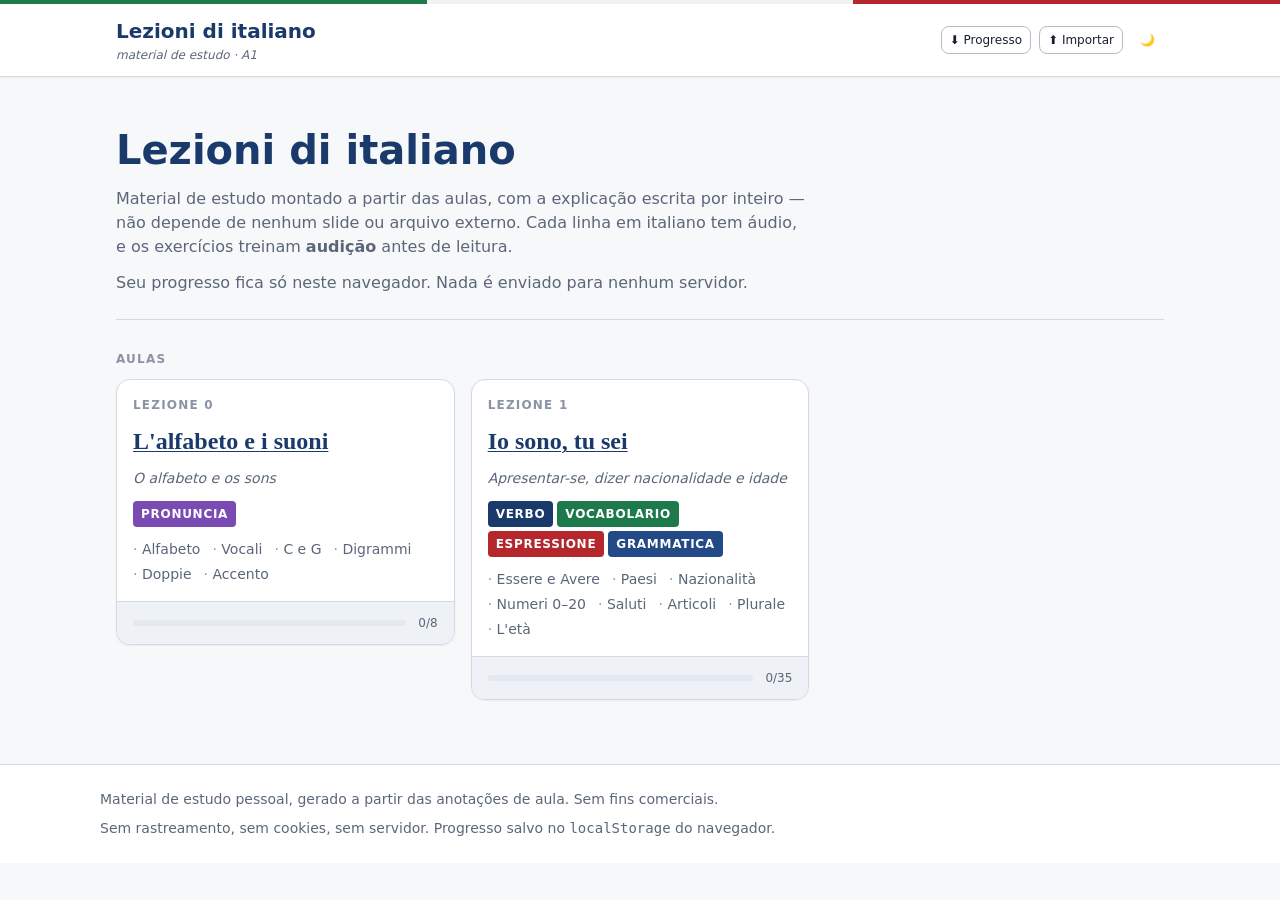
==== index.html @ 7e6d8df0 "Estrutura inicial: site de estudo de italiano A1 Aulas 0 e 1 completas a partir das fontes reais (sl" ====
<!doctype html>
<html lang="pt-BR">
<head>
  <meta charset="utf-8">
  <meta name="viewport" content="width=device-width, initial-scale=1">
  <title>Lezioni di italiano · material de estudo</title>
  <meta name="description" content="Material de estudo de italiano A1: conteúdo explicado e exercícios de audição.">
  <meta name="color-scheme" content="light dark">
  <link rel="icon" href="data:image/svg+xml,<svg xmlns='http://www.w3.org/2000/svg' viewBox='0 0 32 32'><text y='26' font-size='26'>🇮🇹</text></svg>">
  <link rel="stylesheet" href="css/tokens.css">
  <link rel="stylesheet" href="css/style.css">
</head>
<body>
  <a class="skip-link" href="#main">Pular para o conteúdo</a>
  <div class="tricolore"></div>

  <header class="site-header">
    <div class="site-header__inner">
      <a class="site-header__title" href="index.html">
        Lezioni di italiano
        <small>material de estudo · A1</small>
      </a>
      <div class="toolbar">
        <button class="btn btn--sm" type="button" data-action="export" title="Baixar seu progresso como JSON">⬇ Progresso</button>
        <button class="btn btn--sm" type="button" data-action="import" title="Restaurar progresso de um arquivo">⬆ Importar</button>
        <button class="btn btn--sm btn--ghost" type="button" data-action="theme" aria-label="Alternar tema">🌙</button>
      </div>
    </div>
  </header>

  <main class="page" id="main">
    <div id="audio-status"></div>

    <section class="hero">
      <h1>Lezioni di italiano</h1>
      <p>
        Material de estudo montado a partir das aulas, com a explicação escrita por inteiro —
        não depende de nenhum slide ou arquivo externo. Cada linha em italiano tem áudio,
        e os exercícios treinam <strong>audição</strong> antes de leitura.
      </p>
      <p style="margin-top:var(--sp-3)">
        Seu progresso fica só neste navegador. Nada é enviado para nenhum servidor.
      </p>
    </section>

    <h2 class="stage__kicker" style="margin-bottom:var(--sp-3)">Aulas</h2>
    <ul class="lesson-grid" id="lesson-grid">
      <li class="loading">Carregando as aulas…</li>
    </ul>
  </main>

  <footer class="site-footer">
    <div class="site-footer__inner">
      <p>Material de estudo pessoal, gerado a partir das anotações de aula. Sem fins comerciais.</p>
      <p>Sem rastreamento, sem cookies, sem servidor. Progresso salvo no <code>localStorage</code> do navegador.</p>
    </div>
  </footer>

  <script type="module" src="js/app.js"></script>
</body>
</html>
---- css/tokens.css ----
/* ==========================================================================
   tokens.css — design tokens
   Paleta derivada do deck de slides usado nas aulas: navy, crimson, verde
   e a faixa tricolor italiana.
   ========================================================================== */

:root {
  /* --- Marca -------------------------------------------------------------- */
  --navy: #1a3a6b;
  --navy-600: #234a86;
  --navy-300: #6d8cbb;
  --crimson: #b3272d;
  --crimson-600: #cc3339;
  --verde: #1e7a4b;
  --verde-600: #259159;

  /* --- Superfícies -------------------------------------------------------- */
  --bg: #f7f8fa;
  --surface: #ffffff;
  --surface-alt: #eef1f6;
  --surface-sunken: #e4e8f0;
  --border: #d3d9e4;
  --border-strong: #b3bccd;

  /* --- Texto -------------------------------------------------------------- */
  --text: #16202e;
  --text-muted: #5b6779;
  --text-faint: #8a94a3;
  --text-on-dark: #ffffff;

  /* Azul de destaque para títulos e ênfase. Existe como token próprio
     porque --navy não tem contraste suficiente sobre fundo escuro; este
     inverte no dark mode e --navy continua reservado a fundos/chips. */
  --accent: var(--navy);

  /* --- Semântica de feedback --------------------------------------------- */
  --ok: #1e7a4b;
  --ok-bg: #e7f4ec;
  --ok-border: #a8d8bd;
  --warn: #9a6212;
  --warn-bg: #fdf3e0;
  --warn-border: #edd3a1;
  --err: #b3272d;
  --err-bg: #fdeaea;
  --err-border: #efb9bb;
  --info-bg: #eaf0f9;
  --info-border: #bccfe8;

  /* --- Chips de categoria ------------------------------------------------
     A taxonomia vem dos chips coloridos do deck. PRONUNCIA é uma extensão
     nossa: o deck não tinha chip para fonética. Ver CLAUDE.md.            */
  --chip-verbo: var(--navy);
  --chip-vocabolario: var(--verde);
  --chip-espressione: var(--crimson);
  --chip-grammatica: var(--navy-600);
  --chip-pronuncia: #7a4bb3;

  /* --- Tipografia --------------------------------------------------------- */
  --font-sans: "Segoe UI", system-ui, -apple-system, "Helvetica Neue", Arial, sans-serif;
  --font-serif: "Iowan Old Style", "Palatino Linotype", Palatino, Georgia, serif;
  --font-mono: "Cascadia Code", "SF Mono", Consolas, "Liberation Mono", monospace;

  --fs-xs: 0.75rem;
  --fs-sm: 0.875rem;
  --fs-base: 1rem;
  --fs-md: 1.0625rem;
  --fs-lg: 1.25rem;
  --fs-xl: 1.5rem;
  --fs-2xl: 2rem;
  --fs-3xl: 2.5rem;

  --lh-tight: 1.25;
  --lh-normal: 1.5;
  --lh-loose: 1.7;

  /* --- Espaçamento (escala 4px) ------------------------------------------ */
  --sp-1: 0.25rem;
  --sp-2: 0.5rem;
  --sp-3: 0.75rem;
  --sp-4: 1rem;
  --sp-5: 1.5rem;
  --sp-6: 2rem;
  --sp-7: 3rem;
  --sp-8: 4rem;

  /* --- Forma -------------------------------------------------------------- */
  --radius-sm: 4px;
  --radius: 8px;
  --radius-lg: 14px;
  --radius-pill: 999px;

  --shadow-sm: 0 1px 2px rgba(22, 32, 46, 0.06);
  --shadow: 0 2px 8px rgba(22, 32, 46, 0.08);
  --shadow-lg: 0 8px 28px rgba(22, 32, 46, 0.12);

  --ring: 0 0 0 3px rgba(35, 74, 134, 0.35);

  /* --- Layout ------------------------------------------------------------- */
  --measure: 68ch;
  --page-max: 1080px;
}

/* --- Dark mode ----------------------------------------------------------
   O toggle de tema estampa data-theme na raiz; ele precisa vencer nos dois
   sentidos, então cada bloco aparece como media query E como atributo.   */

@media (prefers-color-scheme: dark) {
  :root:not([data-theme="light"]) {
    --bg: #11161f;
    --surface: #1a212d;
    --surface-alt: #222b3a;
    --surface-sunken: #151c26;
    --border: #313c4e;
    --border-strong: #47556b;

    --text: #e6eaf1;
    --text-muted: #a3aebf;
    --text-faint: #77839a;

    --navy-300: #8fa9d4;
    --accent: #8fa9d4;
    --chip-verbo: #2f5796;
    --chip-grammatica: #3a63a5;
    --chip-vocabolario: #23875a;
    --chip-espressione: #c8353b;
    --chip-pronuncia: #8f5cc9;

    --ok: #55c98e;
    --ok-bg: #12281d;
    --ok-border: #2b5c40;
    --warn: #e0b169;
    --warn-bg: #2a2113;
    --warn-border: #5c4826;
    --err: #f08c90;
    --err-bg: #2b1517;
    --err-border: #5e2e31;
    --info-bg: #182231;
    --info-border: #2f4763;

    --shadow-sm: 0 1px 2px rgba(0, 0, 0, 0.4);
    --shadow: 0 2px 8px rgba(0, 0, 0, 0.45);
    --shadow-lg: 0 8px 28px rgba(0, 0, 0, 0.55);
    --ring: 0 0 0 3px rgba(143, 169, 212, 0.4);
  }
}

:root[data-theme="dark"] {
  --bg: #11161f;
  --surface: #1a212d;
  --surface-alt: #222b3a;
  --surface-sunken: #151c26;
  --border: #313c4e;
  --border-strong: #47556b;

  --text: #e6eaf1;
  --text-muted: #a3aebf;
  --text-faint: #77839a;

  --navy-300: #8fa9d4;
  --chip-verbo: #2f5796;
  --chip-grammatica: #3a63a5;
  --chip-vocabolario: #23875a;
  --chip-espressione: #c8353b;
  --chip-pronuncia: #8f5cc9;

  --ok: #55c98e;
  --ok-bg: #12281d;
  --ok-border: #2b5c40;
  --warn: #e0b169;
  --warn-bg: #2a2113;
  --warn-border: #5c4826;
  --err: #f08c90;
  --err-bg: #2b1517;
  --err-border: #5e2e31;
  --info-bg: #182231;
  --info-border: #2f4763;

  --shadow-sm: 0 1px 2px rgba(0, 0, 0, 0.4);
  --shadow: 0 2px 8px rgba(0, 0, 0, 0.45);
  --shadow-lg: 0 8px 28px rgba(0, 0, 0, 0.55);
  --ring: 0 0 0 3px rgba(143, 169, 212, 0.4);
}
---- css/style.css ----
/* ==========================================================================
   style.css — folha única do site
   Mobile-first. Sem dependências externas.
   ========================================================================== */

*,
*::before,
*::after { box-sizing: border-box; }

html { -webkit-text-size-adjust: 100%; }

body {
  margin: 0;
  background: var(--bg);
  color: var(--text);
  font-family: var(--font-sans);
  font-size: var(--fs-md);
  line-height: var(--lh-normal);
}

h1, h2, h3, h4 { line-height: var(--lh-tight); margin: 0; }
p { margin: 0; }
ul, ol { margin: 0; padding: 0; }

a { color: var(--accent); text-decoration-thickness: 1px; text-underline-offset: 2px; }

:focus-visible {
  outline: 2px solid transparent;
  box-shadow: var(--ring);
  border-radius: var(--radius-sm);
}

/* --- Utilitários --------------------------------------------------------- */

.visually-hidden {
  position: absolute; width: 1px; height: 1px;
  padding: 0; margin: -1px; overflow: hidden;
  clip: rect(0 0 0 0); white-space: nowrap; border: 0;
}

.skip-link {
  position: absolute; left: var(--sp-2); top: -3rem;
  background: var(--navy); color: var(--text-on-dark);
  padding: var(--sp-2) var(--sp-4); border-radius: var(--radius);
  z-index: 100; transition: top 120ms ease;
}
.skip-link:focus { top: var(--sp-2); }

.page {
  max-width: var(--page-max);
  margin: 0 auto;
  padding: 0 var(--sp-4) var(--sp-8);
}

/* --- Faixa tricolor ----------------------------------------------------- */

.tricolore {
  height: 4px;
  background: linear-gradient(
    to right,
    var(--verde) 0 33.33%,
    #f2f2f2 33.33% 66.66%,
    var(--crimson) 66.66% 100%
  );
}

/* --- Cabeçalho do site -------------------------------------------------- */

.site-header {
  background: var(--surface);
  border-bottom: 1px solid var(--border);
  position: sticky; top: 0; z-index: 40;
  box-shadow: var(--shadow-sm);
}
.site-header__inner {
  max-width: var(--page-max); margin: 0 auto;
  padding: var(--sp-3) var(--sp-4);
  display: flex; align-items: center; gap: var(--sp-4);
  flex-wrap: wrap;
}
.site-header__title {
  font-size: var(--fs-lg); font-weight: 700; color: var(--accent);
  text-decoration: none; margin-right: auto;
}
.site-header__title small {
  display: block; font-size: var(--fs-xs); font-weight: 400;
  color: var(--text-muted); font-style: italic;
}

.toolbar { display: flex; gap: var(--sp-2); align-items: center; flex-wrap: wrap; }

/* --- Botões ------------------------------------------------------------- */

.btn {
  font: inherit; font-size: var(--fs-sm);
  padding: var(--sp-2) var(--sp-3);
  border: 1px solid var(--border-strong);
  background: var(--surface); color: var(--text);
  border-radius: var(--radius); cursor: pointer;
  display: inline-flex; align-items: center; gap: var(--sp-2);
  transition: background 120ms ease, border-color 120ms ease;
}
.btn:hover:not(:disabled) { background: var(--surface-alt); }
.btn:disabled { opacity: 0.45; cursor: not-allowed; }
.btn--primary {
  background: var(--navy); color: var(--text-on-dark); border-color: var(--navy);
  font-weight: 600;
}
.btn--primary:hover:not(:disabled) { background: var(--navy-600); }
.btn--ghost { border-color: transparent; background: transparent; }
.btn--ghost:hover:not(:disabled) { background: var(--surface-alt); }
.btn--sm { font-size: var(--fs-xs); padding: var(--sp-1) var(--sp-2); }
.btn[aria-pressed="true"] {
  background: var(--navy); color: var(--text-on-dark); border-color: var(--navy);
}

/* Botão de áudio inline, em toda linha italiana. */
.speak {
  border: 1px solid var(--border);
  background: var(--surface);
  color: var(--accent);
  width: 1.9rem; height: 1.9rem; padding: 0;
  border-radius: var(--radius-pill);
  cursor: pointer; flex: 0 0 auto;
  display: inline-flex; align-items: center; justify-content: center;
  font-size: var(--fs-sm); line-height: 1;
  transition: background 120ms ease, transform 120ms ease;
}
.speak:hover { background: var(--info-bg); }
.speak[data-speaking="true"] { background: var(--navy); color: var(--text-on-dark); }

/* --- Chips -------------------------------------------------------------- */

.chip {
  display: inline-block;
  font-size: var(--fs-xs); font-weight: 700;
  letter-spacing: 0.06em; text-transform: uppercase;
  color: var(--text-on-dark);
  padding: var(--sp-1) var(--sp-2);
  border-radius: var(--radius-sm);
  background: var(--text-muted);
  white-space: nowrap;
}
.chip--VERBO        { background: var(--chip-verbo); }
.chip--VOCABOLARIO  { background: var(--chip-vocabolario); }
.chip--ESPRESSIONE  { background: var(--chip-espressione); }
.chip--GRAMMATICA   { background: var(--chip-grammatica); }
.chip--PRONUNCIA    { background: var(--chip-pronuncia); }

.chip--sub {
  background: transparent; color: var(--text-muted);
  border: 1px solid var(--border-strong);
  text-transform: none; letter-spacing: 0; font-weight: 600;
}

/* --- Banner ------------------------------------------------------------- */

.banner {
  margin: var(--sp-4) 0;
  padding: var(--sp-3) var(--sp-4);
  border: 1px solid var(--warn-border);
  background: var(--warn-bg);
  color: var(--text);
  border-radius: var(--radius);
  font-size: var(--fs-sm);
  display: flex; gap: var(--sp-3); align-items: flex-start;
}
.banner strong { color: var(--warn); }
.banner--err { border-color: var(--err-border); background: var(--err-bg); }

/* --- Home: grade de aulas ---------------------------------------------- */

.hero {
  padding: var(--sp-7) 0 var(--sp-5);
  border-bottom: 1px solid var(--border);
  margin-bottom: var(--sp-6);
}
.hero h1 { font-size: var(--fs-3xl); color: var(--accent); }
.hero p {
  margin-top: var(--sp-3); color: var(--text-muted);
  max-width: var(--measure); font-size: var(--fs-base);
}

.lesson-grid {
  display: grid; gap: var(--sp-4);
  grid-template-columns: 1fr;
  list-style: none;
}
@media (min-width: 640px) {
  .lesson-grid { grid-template-columns: repeat(auto-fill, minmax(19rem, 1fr)); }
}

.lesson-card {
  background: var(--surface);
  border: 1px solid var(--border);
  border-radius: var(--radius-lg);
  box-shadow: var(--shadow-sm);
  overflow: hidden;
  display: flex; flex-direction: column;
  transition: box-shadow 140ms ease, transform 140ms ease;
}
.lesson-card:hover { box-shadow: var(--shadow); transform: translateY(-2px); }
.lesson-card__body { padding: var(--sp-4); display: flex; flex-direction: column; gap: var(--sp-3); flex: 1; }
.lesson-card__num {
  font-size: var(--fs-xs); font-weight: 700; letter-spacing: 0.1em;
  text-transform: uppercase; color: var(--text-faint);
}
.lesson-card__title {
  font-size: var(--fs-xl); font-weight: 700; color: var(--accent);
  font-family: var(--font-serif);
}
.lesson-card__gloss { font-size: var(--fs-sm); color: var(--text-muted); font-style: italic; }
.lesson-card__chips { display: flex; gap: var(--sp-1); flex-wrap: wrap; }
.lesson-card__temi {
  font-size: var(--fs-sm); color: var(--text-muted);
  list-style: none; display: flex; flex-wrap: wrap; gap: var(--sp-1) var(--sp-3);
}
.lesson-card__temi li::before { content: "· "; color: var(--text-faint); }
.lesson-card__foot {
  padding: var(--sp-3) var(--sp-4);
  border-top: 1px solid var(--border);
  background: var(--surface-alt);
  display: flex; align-items: center; justify-content: space-between; gap: var(--sp-3);
}

.progress {
  flex: 1; height: 6px; background: var(--surface-sunken);
  border-radius: var(--radius-pill); overflow: hidden;
}
.progress__bar { height: 100%; background: var(--verde); width: 0; transition: width 200ms ease; }
.progress__label { font-size: var(--fs-xs); color: var(--text-muted); white-space: nowrap; }

/* --- Página de aula ---------------------------------------------------- */

.lesson-header { padding: var(--sp-6) 0 var(--sp-5); }
.lesson-header__chips { display: flex; gap: var(--sp-2); margin-bottom: var(--sp-3); flex-wrap: wrap; }
.lesson-header h1 {
  font-family: var(--font-serif);
  font-size: var(--fs-3xl); color: var(--accent);
}
.lesson-header__gloss {
  font-style: italic; color: var(--text-muted);
  font-size: var(--fs-lg); margin-top: var(--sp-2);
}

/* Cabeçalho de três colunas, no modelo dos livros A1. */
.obiettivi {
  display: grid; gap: var(--sp-4);
  grid-template-columns: 1fr;
  margin: var(--sp-5) 0;
  padding: var(--sp-4);
  background: var(--surface);
  border: 1px solid var(--border);
  border-left: 4px solid var(--navy);
  border-radius: var(--radius);
}
@media (min-width: 720px) { .obiettivi { grid-template-columns: repeat(3, 1fr); } }
.obiettivi h2 {
  font-size: var(--fs-xs); font-weight: 700; letter-spacing: 0.08em;
  text-transform: uppercase; color: var(--text-faint);
  margin-bottom: var(--sp-2);
}
.obiettivi ul { list-style: none; font-size: var(--fs-sm); display: grid; gap: var(--sp-1); }
.obiettivi li { padding-left: var(--sp-3); position: relative; }
.obiettivi li::before {
  content: "›"; position: absolute; left: 0; color: var(--navy-300); font-weight: 700;
}

/* Trilha de etapas, sticky. */
.rail {
  position: sticky; top: 3.6rem; z-index: 30;
  background: var(--bg);
  padding: var(--sp-2) 0;
  border-bottom: 1px solid var(--border);
  margin-bottom: var(--sp-5);
  overflow-x: auto;
}
.rail ul {
  list-style: none; display: flex; gap: var(--sp-1);
  min-width: max-content;
}
.rail a {
  display: block; padding: var(--sp-2) var(--sp-3);
  font-size: var(--fs-sm); font-weight: 600;
  color: var(--text-muted); text-decoration: none;
  border-radius: var(--radius); white-space: nowrap;
}
.rail a:hover { background: var(--surface-alt); color: var(--text); }
.rail a[aria-current="true"] { background: var(--navy); color: var(--text-on-dark); }

/* --- Etapas ------------------------------------------------------------- */

.stage { margin-bottom: var(--sp-8); scroll-margin-top: 7rem; }
.stage__head { margin-bottom: var(--sp-4); }
.stage__kicker {
  font-size: var(--fs-xs); font-weight: 700; letter-spacing: 0.1em;
  text-transform: uppercase; color: var(--text-faint);
}
.stage__title {
  font-family: var(--font-serif); font-size: var(--fs-2xl);
  color: var(--text); margin-top: var(--sp-1);
}
.stage__intro {
  margin-top: var(--sp-2); color: var(--text-muted);
  max-width: var(--measure); font-size: var(--fs-base);
}

/* --- Seção de estudo --------------------------------------------------- */

.section {
  background: var(--surface);
  border: 1px solid var(--border);
  border-radius: var(--radius-lg);
  margin-bottom: var(--sp-5);
  overflow: hidden;
}
.section__head {
  padding: var(--sp-4);
  border-bottom: 1px solid var(--border);
  background: var(--surface-alt);
}
.section__chips {
  display: flex; gap: var(--sp-2); align-items: center;
  justify-content: space-between; margin-bottom: var(--sp-3);
}
.section__titolo {
  font-family: var(--font-serif); font-size: var(--fs-xl);
  font-weight: 700; color: var(--accent);
  display: flex; align-items: center; gap: var(--sp-3);
}
.section__gloss { font-style: italic; color: var(--text-muted); font-size: var(--fs-sm); margin-top: var(--sp-1); }
.section__body { padding: var(--sp-4); }

/* A explicação didática — o que torna o site autocontido. */
.spiegazione { max-width: var(--measure); }
.spiegazione p {
  margin-bottom: var(--sp-3);
  line-height: var(--lh-loose);
}
.spiegazione p:last-child { margin-bottom: 0; }
.spiegazione b { color: var(--accent); }
.spiegazione em { font-style: italic; font-weight: 600; }

/* --- Blocos ------------------------------------------------------------- */

.block { margin-top: var(--sp-5); }
.block__title {
  font-size: var(--fs-sm); font-weight: 700;
  letter-spacing: 0.04em; text-transform: uppercase;
  color: var(--text-faint); margin-bottom: var(--sp-3);
}

/* Lista de itens italiano + gloss */
.items { list-style: none; display: grid; gap: var(--sp-1); }
.item {
  display: flex; align-items: baseline; gap: var(--sp-3);
  padding: var(--sp-2) var(--sp-3);
  border-radius: var(--radius);
  border: 1px solid transparent;
}
.item:nth-child(odd) { background: var(--surface-alt); }
.item__text { flex: 1; min-width: 0; }
.item__it { font-weight: 600; }
.item__pt {
  color: var(--text-muted); font-style: italic; font-size: var(--fs-sm);
  display: block;
}
.item__nota {
  display: block; margin-top: var(--sp-1);
  font-size: var(--fs-sm); color: var(--text-muted);
}
.item__nota::before { content: "→ "; color: var(--text-faint); }

/* Tabelas — sempre com scroll próprio, o body nunca rola na horizontal. */
.table-wrap { overflow-x: auto; -webkit-overflow-scrolling: touch; }
table {
  border-collapse: collapse; width: 100%;
  font-size: var(--fs-sm); min-width: 22rem;
}
th, td {
  text-align: left; padding: var(--sp-2) var(--sp-3);
  border-bottom: 1px solid var(--border);
  vertical-align: top;
}
thead th {
  background: var(--surface-alt); color: var(--text-faint);
  font-size: var(--fs-xs); text-transform: uppercase; letter-spacing: 0.06em;
  border-bottom: 2px solid var(--border-strong);
  position: sticky; top: 0;
}
tbody tr:last-child td { border-bottom: none; }
td:first-child { font-weight: 600; }
table em { font-style: italic; }

/* Contraste de sons — dois grupos lado a lado. */
.contrasto { display: grid; gap: var(--sp-4); grid-template-columns: 1fr; }
@media (min-width: 620px) { .contrasto { grid-template-columns: 1fr 1fr; } }
.contrasto__group {
  border: 1px solid var(--border);
  border-radius: var(--radius);
  overflow: hidden;
}
.contrasto__head {
  padding: var(--sp-2) var(--sp-3);
  background: var(--surface-alt);
  border-bottom: 1px solid var(--border);
}
.contrasto__label { font-weight: 700; font-size: var(--fs-sm); }
.contrasto__gloss { font-size: var(--fs-xs); color: var(--text-muted); font-style: italic; }
.contrasto__group .items { padding: var(--sp-2); }

/* Paradigma — a tabela de 4 formas. */
.paradigma td { white-space: nowrap; }
.paradigma .pt-col { font-style: italic; color: var(--text-muted); font-weight: 400; }
.paradigma tr[data-eccezione="true"] { background: var(--warn-bg); }
.paradigma tr[data-eccezione="true"] td:first-child::after {
  content: " ⚠"; color: var(--warn);
}
.paradigma .cell { display: flex; align-items: center; gap: var(--sp-2); }

/* Nota / callout */
.nota {
  margin-top: var(--sp-4);
  padding: var(--sp-3) var(--sp-4);
  border-radius: var(--radius);
  border: 1px solid var(--info-border);
  background: var(--info-bg);
  font-size: var(--fs-sm);
  max-width: var(--measure);
}
.nota__title { font-weight: 700; margin-bottom: var(--sp-1); }
.nota--attenzione { border-color: var(--warn-border); background: var(--warn-bg); }
.nota--attenzione .nota__title { color: var(--warn); }
.nota--eccezione { border-color: var(--crimson); background: var(--err-bg); }
.nota--eccezione .nota__title { color: var(--err); }

/* --- Cards de exercício ------------------------------------------------- */

.ex {
  background: var(--surface);
  border: 1px solid var(--border);
  border-left: 4px solid var(--border-strong);
  border-radius: var(--radius);
  padding: var(--sp-4);
  margin-bottom: var(--sp-4);
}
.ex[data-state="correct"] { border-left-color: var(--ok); }
.ex[data-state="partial"] { border-left-color: var(--warn); }
.ex[data-state="wrong"]   { border-left-color: var(--err); }

.ex__head {
  display: flex; align-items: center; gap: var(--sp-3);
  margin-bottom: var(--sp-3); flex-wrap: wrap;
}
.ex__num {
  font-size: var(--fs-xs); font-weight: 700; color: var(--text-faint);
  letter-spacing: 0.08em;
}
.ex__consegna { font-weight: 600; flex: 1; min-width: 12rem; }

.player {
  display: flex; align-items: center; gap: var(--sp-2);
  flex-wrap: wrap; margin-bottom: var(--sp-3);
  padding: var(--sp-2); background: var(--surface-alt);
  border-radius: var(--radius);
}
.player__rate { display: flex; gap: var(--sp-1); margin-left: auto; }

.ex__prompt {
  font-size: var(--fs-lg); line-height: var(--lh-loose);
  margin-bottom: var(--sp-3);
}
.ex__prompt .gap {
  display: inline-block; min-width: 6rem;
  border-bottom: 2px solid var(--navy-300);
}

input[type="text"], textarea {
  font: inherit; font-size: var(--fs-base);
  width: 100%; padding: var(--sp-2) var(--sp-3);
  border: 1px solid var(--border-strong);
  background: var(--surface); color: var(--text);
  border-radius: var(--radius);
}
input[type="text"]:disabled, textarea:disabled {
  background: var(--surface-sunken); color: var(--text-faint); cursor: not-allowed;
}
textarea { min-height: 5rem; resize: vertical; line-height: var(--lh-normal); }

.ex__row { display: flex; gap: var(--sp-2); align-items: flex-start; flex-wrap: wrap; }
.ex__row input[type="text"] { flex: 1; min-width: 10rem; }

.ex__actions { display: flex; gap: var(--sp-2); margin-top: var(--sp-3); flex-wrap: wrap; }

.feedback {
  margin-top: var(--sp-3);
  padding: var(--sp-3);
  border-radius: var(--radius);
  font-size: var(--fs-sm);
  border: 1px solid var(--border);
  background: var(--surface-alt);
}
.feedback--ok { border-color: var(--ok-border); background: var(--ok-bg); }
.feedback--warn { border-color: var(--warn-border); background: var(--warn-bg); }
.feedback--err { border-color: var(--err-border); background: var(--err-bg); }
.feedback__title { font-weight: 700; margin-bottom: var(--sp-1); }
.feedback__title--ok { color: var(--ok); }
.feedback__title--warn { color: var(--warn); }
.feedback__title--err { color: var(--err); }
.feedback p + p { margin-top: var(--sp-2); }

/* Diff de tokens, para dictogloss e transcrição */
.diff { font-family: var(--font-mono); font-size: var(--fs-sm); line-height: 1.9; }
.diff ins {
  background: var(--ok-bg); color: var(--ok);
  text-decoration: none; padding: 0 2px; border-radius: 2px;
}
.diff del {
  background: var(--err-bg); color: var(--err);
  padding: 0 2px; border-radius: 2px;
}
.diff .same { opacity: 0.75; }

/* --- Diálogo ----------------------------------------------------------- */

.dialogo__passate { display: flex; gap: var(--sp-2); margin-bottom: var(--sp-3); flex-wrap: wrap; }
.passata {
  padding: var(--sp-3);
  border: 1px solid var(--info-border); background: var(--info-bg);
  border-radius: var(--radius); font-size: var(--fs-sm);
  margin-bottom: var(--sp-3);
}
.passata__n {
  font-weight: 700; letter-spacing: 0.06em; text-transform: uppercase;
  font-size: var(--fs-xs); color: var(--accent); display: block; margin-bottom: var(--sp-1);
}

.battute { list-style: none; display: grid; gap: var(--sp-2); margin-top: var(--sp-3); }
.battuta {
  display: flex; gap: var(--sp-3); align-items: flex-start;
  padding: var(--sp-2) var(--sp-3);
  border-radius: var(--radius);
  background: var(--surface-alt);
}
.battuta[data-speaker="B"] { background: var(--info-bg); }
.battuta__nome {
  font-weight: 700; font-size: var(--fs-sm);
  min-width: 4.2rem; color: var(--accent);
}
.battute[hidden] { display: none; }

.domande { list-style: none; display: grid; gap: var(--sp-3); margin-top: var(--sp-3); }
.domanda__label { display: block; font-weight: 600; margin-bottom: var(--sp-2); font-size: var(--fs-sm); }

/* --- Produção e bilancio ---------------------------------------------- */

.produzione { list-style: none; display: grid; gap: var(--sp-3); counter-reset: p; }
.produzione li {
  counter-increment: p;
  padding: var(--sp-4); padding-left: var(--sp-7);
  background: var(--surface); border: 1px solid var(--border);
  border-radius: var(--radius); position: relative;
  max-width: var(--measure);
}
.produzione li::before {
  content: counter(p);
  position: absolute; left: var(--sp-4); top: var(--sp-4);
  font-weight: 700; color: var(--crimson);
}

.bilancio { list-style: none; display: grid; gap: var(--sp-1); max-width: var(--measure); }
.bilancio label {
  display: flex; gap: var(--sp-3); align-items: flex-start;
  padding: var(--sp-2) var(--sp-3); border-radius: var(--radius);
  cursor: pointer; font-size: var(--fs-sm);
}
.bilancio label:hover { background: var(--surface-alt); }
.bilancio input { margin-top: 0.25rem; flex: 0 0 auto; width: 1rem; height: 1rem; }
.bilancio input:checked + span { color: var(--text-muted); text-decoration: line-through; }

/* --- Navegação entre aulas -------------------------------------------- */

.lesson-nav {
  display: flex; justify-content: space-between; gap: var(--sp-3);
  padding-top: var(--sp-5); border-top: 1px solid var(--border);
  flex-wrap: wrap;
}

/* --- Rodapé ----------------------------------------------------------- */

.site-footer {
  border-top: 1px solid var(--border);
  background: var(--surface);
  padding: var(--sp-5) var(--sp-4);
  font-size: var(--fs-sm); color: var(--text-muted);
}
.site-footer__inner { max-width: var(--page-max); margin: 0 auto; display: grid; gap: var(--sp-2); }

/* --- Estados de carregamento ------------------------------------------ */

.loading { padding: var(--sp-7) 0; text-align: center; color: var(--text-muted); }

@media (prefers-reduced-motion: reduce) {
  *, *::before, *::after {
    animation-duration: 0.01ms !important;
    transition-duration: 0.01ms !important;
  }
}

@media print {
  .site-header, .rail, .toolbar, .player, .ex__actions, .speak { display: none !important; }
  body { background: #fff; }
  .battute[hidden] { display: block !important; }
}
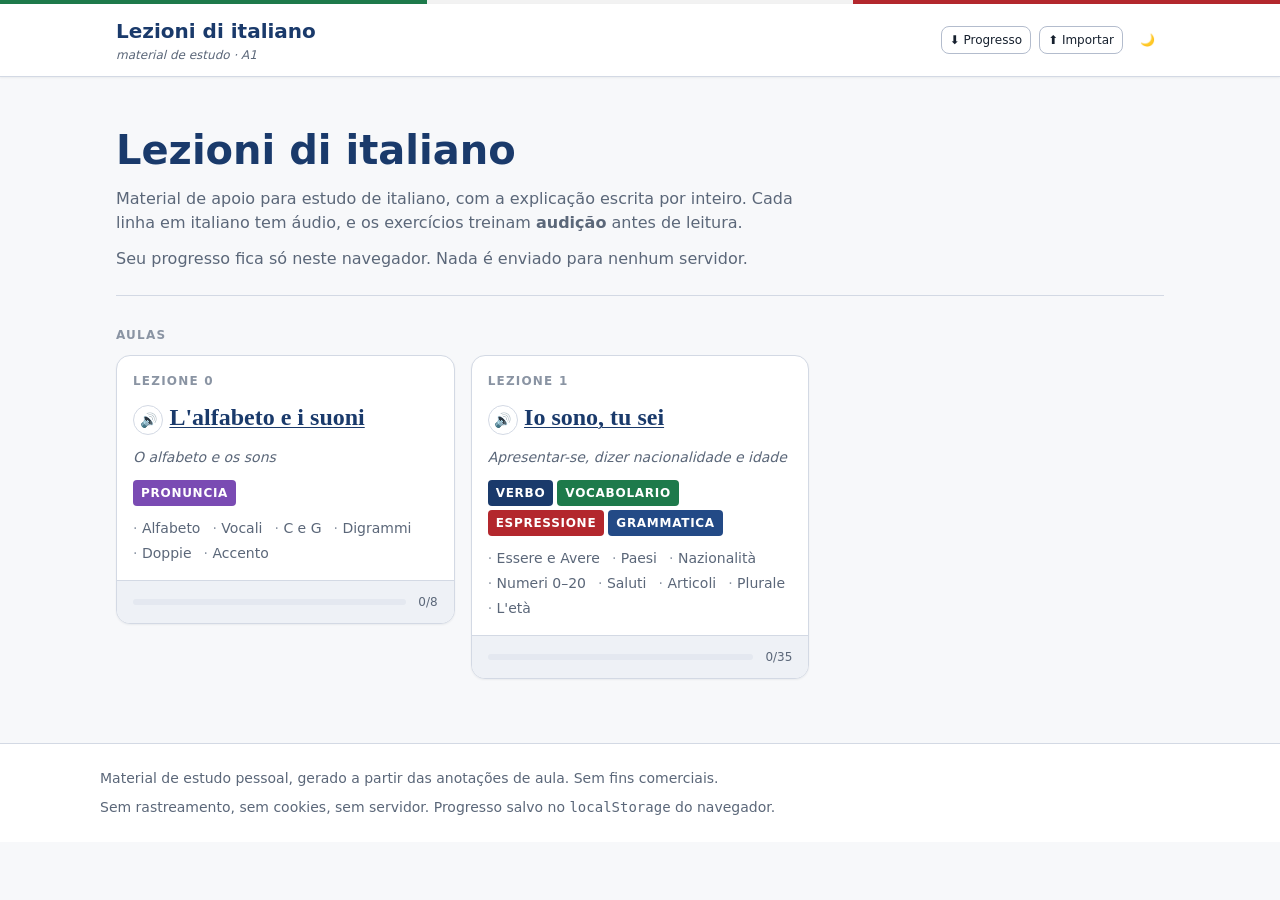
==== commit 024eef1e: "Adiciona suporte a áudio em células de tabelas e diálogos; atualiza validação de células" ====
--- a/index.html
+++ b/index.html
@@ -34,9 +34,8 @@
     <section class="hero">
       <h1>Lezioni di italiano</h1>
       <p>
-        Material de estudo montado a partir das aulas, com a explicação escrita por inteiro —
-        não depende de nenhum slide ou arquivo externo. Cada linha em italiano tem áudio,
-        e os exercícios treinam <strong>audição</strong> antes de leitura.
+        Material de apoio para estudo de italiano, com a explicação escrita por inteiro. 
+        Cada linha em italiano tem áudio, e os exercícios treinam <strong>audição</strong> antes de leitura.
       </p>
       <p style="margin-top:var(--sp-3)">
         Seu progresso fica só neste navegador. Nada é enviado para nenhum servidor.
--- a/css/style.css
+++ b/css/style.css
@@ -261,10 +261,7 @@
   margin-bottom: var(--sp-2);
 }
 .obiettivi ul { list-style: none; font-size: var(--fs-sm); display: grid; gap: var(--sp-1); }
-.obiettivi li { padding-left: var(--sp-3); position: relative; }
-.obiettivi li::before {
-  content: "›"; position: absolute; left: 0; color: var(--navy-300); font-weight: 700;
-}
+.obiettivi li { display: flex; align-items: baseline; gap: var(--sp-2); }
 
 /* Trilha de etapas, sticky. */
 .rail {
@@ -416,7 +413,9 @@
 .paradigma tr[data-eccezione="true"] td:first-child::after {
   content: " ⚠"; color: var(--warn);
 }
-.paradigma .cell { display: flex; align-items: center; gap: var(--sp-2); }
+
+/* Célula com botão de áudio — usada em toda tabella e paradigma. */
+.cell { display: flex; align-items: center; gap: var(--sp-2); }
 
 /* Nota / callout */
 .nota {
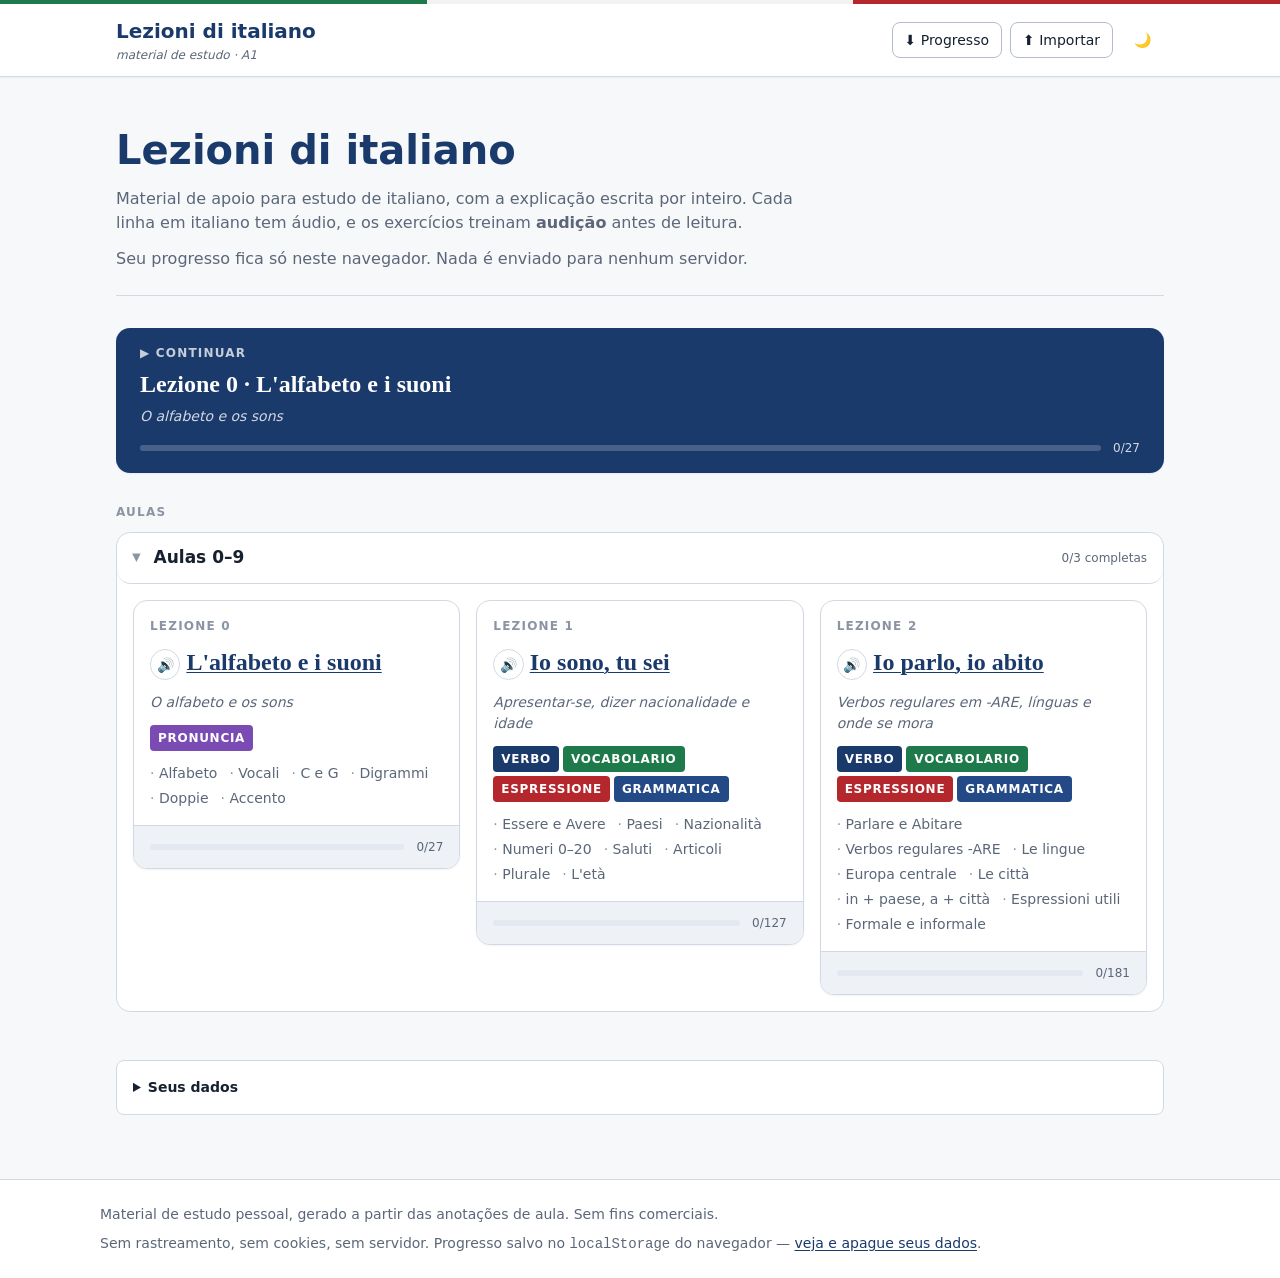
==== commit 9533d3e7: "Conserta o flashcard, dá figura às cartas e devolve o controle dos dados O verso da carta nascia vis" ====
--- a/index.html
+++ b/index.html
@@ -42,19 +42,65 @@
       </p>
     </section>
 
+    <div id="home-topo"></div>
+
     <h2 class="stage__kicker" style="margin-bottom:var(--sp-3)">Aulas</h2>
-    <ul class="lesson-grid" id="lesson-grid">
-      <li class="loading">Carregando as aulas…</li>
-    </ul>
+    <div id="lesson-grid">
+      <p class="loading">Carregando as aulas…</p>
+    </div>
+
+    <!-- Seus dados. Fica fechado por padrão: é painel de controle, não
+         aviso de consentimento. Não há banner a pedir porque não há nada a
+         consentir — sem servidor, sem terceiro, sem rastreamento, e o que o
+         localStorage guarda é só o necessário para o site fazer o que você
+         pediu. O que falta a esse arranjo não é aceite, é poder apagar. -->
+    <details class="dati" id="dati">
+      <summary class="dati__head">Seus dados</summary>
+
+      <p>
+        Tudo o que este site sabe sobre você fica no <code>localStorage</code> deste
+        navegador, neste dispositivo: o progresso de cada item, a agenda de revisão do
+        Ripasso, o caderno léxico e as preferências de tema e velocidade do áudio.
+        Nada é enviado para lugar nenhum — não existe servidor, conta nem rastreamento.
+      </p>
+      <p>
+        As gravações de voz da etapa <em>Produzione</em> não são salvas: elas vivem só
+        na memória da aba e somem quando você sai da página. O microfone só liga com a
+        permissão que o próprio navegador pede.
+      </p>
+      <p>
+        Limpar os dados do site pelo navegador apaga tudo isto junto. Se for trocar de
+        dispositivo, exporte antes.
+      </p>
+
+      <div class="ex__row dati__acoes">
+        <button class="btn btn--sm" type="button" data-action="export">⬇ Baixar meu progresso</button>
+        <button class="btn btn--sm" type="button" data-action="import">⬆ Restaurar de um arquivo</button>
+        <button class="btn btn--sm btn--danger" type="button" data-action="reset">🗑 Apagar tudo</button>
+      </div>
+
+      <div class="dati__conferma" id="dati-conferma" role="group" aria-label="Confirmar apagar" hidden>
+        <p>
+          <strong>Apagar tudo?</strong> Somem o progresso de todas as aulas, a agenda de
+          revisão, o caderno léxico e as preferências. <strong>Não tem volta</strong> —
+          não há cópia em servidor nenhum.
+        </p>
+        <div class="ex__row">
+          <button class="btn btn--sm" type="button" data-action="export">⬇ Baixar uma cópia antes</button>
+          <button class="btn btn--sm btn--danger" type="button" data-action="reset-conferma">Apagar mesmo assim</button>
+          <button class="btn btn--sm btn--ghost" type="button" data-action="reset-cancela">Cancelar</button>
+        </div>
+      </div>
+    </details>
   </main>
 
   <footer class="site-footer">
     <div class="site-footer__inner">
       <p>Material de estudo pessoal, gerado a partir das anotações de aula. Sem fins comerciais.</p>
-      <p>Sem rastreamento, sem cookies, sem servidor. Progresso salvo no <code>localStorage</code> do navegador.</p>
+      <p>Sem rastreamento, sem cookies, sem servidor. Progresso salvo no <code>localStorage</code> do navegador — <a href="index.html#dati">veja e apague seus dados</a>.</p>
     </div>
   </footer>
 
-  <script type="module" src="js/app.js"></script>
+  <script type="module" src="js/main.js"></script>
 </body>
 </html>
--- a/css/style.css
+++ b/css/style.css
@@ -6,6 +6,21 @@
 *,
 *::before,
 *::after { box-sizing: border-box; }
+
+/* O `[hidden]` do user-agent vale 0-0-0 de especificidade, então QUALQUER
+   regra de classe com `display` o derrota — em silêncio, e sem erro nenhum.
+   Foi assim que o verso do flashcard nasceu visível: `.carta__it` declarava
+   `display:flex` e a resposta aparecia antes de o aluno tentar lembrar.
+
+   Metade da UI esconde coisa por `hidden` (verso da carta, player de
+   gravação, transcrição do diálogo na 1ª passada) e o DOM da suíte guarda
+   `hidden` como propriedade sem interpretar CSS — ou seja, esta classe de
+   defeito é invisível para os testes de comportamento. Por isso a regra é
+   global e `!important`, e não um remendo por seletor.
+
+   Quem precisa reexibir algo marcado `hidden` (o `@media print` faz isso com
+   a transcrição) vence por especificidade, não removendo esta regra. */
+[hidden] { display: none !important; }
 
 html { -webkit-text-size-adjust: 100%; }
 
@@ -109,7 +124,18 @@
 .btn--primary:hover:not(:disabled) { background: var(--navy-600); }
 .btn--ghost { border-color: transparent; background: transparent; }
 .btn--ghost:hover:not(:disabled) { background: var(--surface-alt); }
-.btn--sm { font-size: var(--fs-xs); padding: var(--sp-1) var(--sp-2); }
+/* Ação destrutiva. A cor não é decoração: é o aviso que a pessoa lê antes
+   de ler o rótulo. Usa os tokens de erro para acompanhar o dark mode. */
+.btn--danger { border-color: var(--err-border); color: var(--err); }
+.btn--danger:hover:not(:disabled) { background: var(--err-bg); }
+/* "Pequeno" é relativo: continua menor que .btn, mas com alvo de toque
+   utilizável no celular — as passadas do diálogo e Lento/Normal são
+   botões que se aperta muito, e 24px de altura era pouco. */
+.btn--sm {
+  font-size: var(--fs-sm);
+  padding: var(--sp-1) var(--sp-3);
+  min-height: 2.25rem;
+}
 .btn[aria-pressed="true"] {
   background: var(--navy); color: var(--text-on-dark); border-color: var(--navy);
 }
@@ -128,6 +154,59 @@
 }
 .speak:hover { background: var(--info-bg); }
 .speak[data-speaking="true"] { background: var(--navy); color: var(--text-on-dark); }
+
+/* Italiano dentro de prosa: `<it>…</it>` em spiegazione, nota e prompt.
+   O botão é menor que o de linha de lista porque aqui ele convive com o
+   texto, e no tamanho cheio empurraria a entrelinha do parágrafo. */
+.it-inline { display: inline; white-space: normal; }
+/* O par palavra+botão não se separa em quebra de linha — ler «amiche» no
+   fim de uma linha e achar o 🔊 no começo da outra confunde de qual forma
+   é o áudio. */
+.it-inline__text { white-space: nowrap; }
+
+.speak--inline {
+  border: 1px solid var(--border);
+  background: var(--surface);
+  color: var(--accent);
+  width: 1.35rem; height: 1.35rem; padding: 0;
+  margin-left: 0.15rem;
+  border-radius: var(--radius-pill);
+  cursor: pointer;
+  display: inline-flex; align-items: center; justify-content: center;
+  font-size: 0.7rem; line-height: 1;
+  vertical-align: baseline;
+  transition: background 120ms ease;
+}
+.speak--inline:hover { background: var(--info-bg); }
+.speak--inline[data-speaking="true"] { background: var(--navy); color: var(--text-on-dark); }
+
+/* Modo «misto»/«it»: a prosa É o insumo, então o botão vale o parágrafo
+   inteiro e vem ANTES dele — como já acontece nas linhas de lista, onde o
+   botão possui o italiano em vez de anotá-lo. */
+.speak--para {
+  border: 1px solid var(--border);
+  background: var(--surface);
+  color: var(--accent);
+  width: 1.9rem; height: 1.9rem; padding: 0;
+  margin-right: var(--sp-2);
+  border-radius: var(--radius-pill);
+  cursor: pointer;
+  display: inline-flex; align-items: center; justify-content: center;
+  font-size: var(--fs-sm); line-height: 1;
+  vertical-align: text-bottom;
+  transition: background 120ms ease;
+}
+.speak--para:hover { background: var(--info-bg); }
+.speak--para[data-speaking="true"] { background: var(--navy); color: var(--text-on-dark); }
+
+/* Português dentro de prosa italiana: a glosa de compreensão. Mesmo
+   tratamento visual das outras traduções do site — menor, apagada, itálica
+   — e sem 🔊, porque não existe voz portuguesa aqui, por decisão. */
+.pt-inline {
+  font-size: var(--fs-sm);
+  color: var(--text-muted);
+  font-style: italic;
+}
 
 /* --- Chips -------------------------------------------------------------- */
 
@@ -181,6 +260,108 @@
   max-width: var(--measure); font-size: var(--fs-base);
 }
 
+/* --- Card «Continuar» ---------------------------------------------------
+   Com 40 aulas, abrir a home e ter que lembrar onde parou é atrito puro.
+   Este card é o caminho de 90% das visitas, então vem antes da lista.    */
+
+.resume {
+  display: block;
+  background: var(--navy); color: var(--text-on-dark);
+  border-radius: var(--radius-lg);
+  padding: var(--sp-4) var(--sp-5);
+  margin-bottom: var(--sp-6);
+  text-decoration: none;
+  box-shadow: var(--shadow-sm);
+  transition: transform 120ms ease, box-shadow 120ms ease;
+}
+.resume:hover { transform: translateY(-2px); box-shadow: var(--shadow); }
+.resume__kicker {
+  font-size: var(--fs-xs); font-weight: 700;
+  letter-spacing: 0.1em; text-transform: uppercase;
+  opacity: 0.75;
+}
+.resume__title {
+  font-family: var(--font-serif); font-size: var(--fs-xl);
+  font-weight: 700; margin-top: var(--sp-1);
+}
+.resume__gloss { font-size: var(--fs-sm); font-style: italic; opacity: 0.8; margin-top: var(--sp-1); }
+.resume__foot {
+  display: flex; align-items: center; gap: var(--sp-3);
+  margin-top: var(--sp-3);
+}
+.resume .progress { background: rgb(255 255 255 / 0.2); }
+.resume .progress__label { color: var(--text-on-dark); opacity: 0.8; }
+
+/* --- Chamada do Ripasso -------------------------------------------------
+   Só renderizada quando há item vencido: um card permanente marcando zero
+   viraria ruído semanal.                                                 */
+
+.ripasso-call {
+  display: flex; align-items: center; gap: var(--sp-3);
+  padding: var(--sp-3) var(--sp-4);
+  margin-bottom: var(--sp-6);
+  border: 1px solid var(--warn);
+  background: var(--warn-bg);
+  border-radius: var(--radius-lg);
+  color: var(--text); text-decoration: none;
+  font-size: var(--fs-sm);
+}
+.ripasso-call:hover { box-shadow: var(--shadow-sm); }
+.ripasso-call__n {
+  font-family: var(--font-serif); font-size: var(--fs-2xl); font-weight: 700;
+  color: var(--warn); line-height: 1; flex: 0 0 auto;
+}
+.ripasso-call__gloss { color: var(--text-muted); }
+
+/* --- Página do Ripasso --------------------------------------------------- */
+
+.ripasso-fonte {
+  padding: 0 var(--sp-4) var(--sp-3);
+  font-size: var(--fs-xs);
+}
+.ripasso-fonte a { color: var(--text-muted); }
+.ripasso-vuoto {
+  padding: var(--sp-5);
+  border: 1px dashed var(--border-strong);
+  border-radius: var(--radius-lg);
+  color: var(--text-muted);
+  max-width: var(--measure);
+}
+.ripasso-vuoto p + p { margin-top: var(--sp-2); }
+
+/* --- Blocos de aulas ----------------------------------------------------
+   <details> nativo: dobrar/desdobrar sem uma linha de JS de estado, e já
+   acessível por teclado. Só o bloco da aula em retomada nasce aberto.    */
+
+.bloco {
+  border: 1px solid var(--border);
+  border-radius: var(--radius-lg);
+  margin-bottom: var(--sp-4);
+  background: var(--surface);
+}
+.bloco__head {
+  display: flex; align-items: center; justify-content: space-between;
+  gap: var(--sp-3);
+  padding: var(--sp-3) var(--sp-4);
+  cursor: pointer;
+  list-style: none;
+  border-radius: var(--radius-lg);
+}
+.bloco__head::-webkit-details-marker { display: none; }
+.bloco__head::before {
+  content: "▸";
+  color: var(--text-faint);
+  transition: transform 120ms ease;
+  display: inline-block;
+}
+.bloco[open] > .bloco__head::before { transform: rotate(90deg); }
+.bloco__head:hover { background: var(--surface-alt); }
+.bloco__head:focus-visible { outline: 2px solid var(--accent); outline-offset: -2px; }
+.bloco__titolo { font-weight: 700; flex: 1; }
+.bloco__conta { font-size: var(--fs-xs); color: var(--text-muted); white-space: nowrap; }
+.bloco[open] > .bloco__head { border-bottom: 1px solid var(--border); }
+.bloco > .lesson-grid { padding: var(--sp-4); }
+
 .lesson-grid {
   display: grid; gap: var(--sp-4);
   grid-template-columns: 1fr;
@@ -188,6 +369,11 @@
 }
 @media (min-width: 640px) {
   .lesson-grid { grid-template-columns: repeat(auto-fill, minmax(19rem, 1fr)); }
+}
+
+/* Aula 100% concluída: marca discreta, para varrer a lista com o olho. */
+.lesson-card[data-completa="true"] .progress__label::after {
+  content: " ✓"; color: var(--verde); font-weight: 700;
 }
 
 .lesson-card {
@@ -469,7 +655,9 @@
   font-size: var(--fs-lg); line-height: var(--lh-loose);
   margin-bottom: var(--sp-3);
 }
-.ex__prompt .gap {
+/* A lacuna é a mesma affordance em todo drill que tem uma — gap-audio,
+   scelta e o molde do slot-frame. */
+.ex__prompt .gap, .scelta__testo .gap, .frame__it .gap {
   display: inline-block; min-width: 6rem;
   border-bottom: 2px solid var(--navy-300);
 }
@@ -520,6 +708,188 @@
 }
 .diff .same { opacity: 0.75; }
 
+/* --- Scelta: múltipla escolha ------------------------------------------ */
+
+.scelta { list-style: decimal; padding-left: var(--sp-5); display: grid; gap: var(--sp-5); }
+.scelta__q { padding-left: var(--sp-1); }
+.scelta__testo { font-size: var(--fs-lg); line-height: var(--lh-loose); margin-bottom: var(--sp-2); }
+.scelta__pt { font-size: var(--fs-sm); color: var(--text-muted); margin-top: var(--sp-2); }
+
+.scelta__opzioni { display: flex; gap: var(--sp-2); flex-wrap: wrap; }
+
+.opzione {
+  font: inherit; cursor: pointer;
+  padding: var(--sp-2) var(--sp-4);
+  border: 1px solid var(--border-strong);
+  border-radius: var(--radius-pill);
+  background: var(--surface); color: var(--text);
+}
+.opzione:hover:not(:disabled) { background: var(--surface-alt); }
+.opzione--on { border-color: var(--accent); background: var(--info-bg); font-weight: 600; }
+/* Certa e errada convivem na tela de propósito: o contraste lado a lado é
+   o que ensina, mais do que o veredito isolado. */
+.opzione--giusta { border-color: var(--ok-border); background: var(--ok-bg); color: var(--ok); }
+.opzione--sbagliata { border-color: var(--err-border); background: var(--err-bg); color: var(--err); }
+.opzione:disabled { cursor: default; opacity: 1; }
+
+.scelta__esito { display: flex; align-items: center; gap: var(--sp-2); margin-top: var(--sp-2); font-size: var(--fs-sm); }
+.scelta__esito--ok { color: var(--ok); }
+.scelta__esito--err { color: var(--err); }
+
+/* --- Riordino: remontar a frase ---------------------------------------- */
+
+.riordino { display: grid; gap: var(--sp-2); margin-bottom: var(--sp-5); }
+.riordino__pt { font-size: var(--fs-sm); color: var(--text-muted); }
+
+.riordino__linea {
+  display: flex; gap: var(--sp-2); flex-wrap: wrap; align-items: center;
+  min-height: 3rem; padding: var(--sp-2);
+  border: 2px dashed var(--border-strong); border-radius: var(--radius);
+  background: var(--surface-sunken);
+}
+.riordino__vuoto { color: var(--text-faint); font-size: var(--fs-sm); }
+.riordino__pool { display: flex; gap: var(--sp-2); flex-wrap: wrap; padding: var(--sp-2) 0; }
+
+.parola {
+  font: inherit; cursor: pointer;
+  padding: var(--sp-2) var(--sp-3);
+  border: 1px solid var(--border-strong);
+  border-radius: var(--radius-sm);
+  background: var(--surface); color: var(--text);
+}
+.parola:hover { background: var(--surface-alt); }
+.parola--in { border-color: var(--accent); background: var(--info-bg); }
+
+.riordino__esito { display: flex; align-items: center; gap: var(--sp-2); font-size: var(--fs-sm); }
+.riordino__esito--ok { color: var(--ok); }
+.riordino__esito--err { color: var(--err); }
+
+/* --- Abbinamento: associar --------------------------------------------- */
+
+.abbina { list-style: decimal; padding-left: var(--sp-5); display: grid; gap: var(--sp-4); }
+.abbina__riga { display: grid; gap: var(--sp-2); }
+.abbina__sinistra { display: flex; align-items: center; gap: var(--sp-2); font-weight: 600; }
+
+.abbina__select {
+  font: inherit; width: 100%; max-width: 30rem;
+  padding: var(--sp-2) var(--sp-3);
+  border: 1px solid var(--border-strong);
+  border-radius: var(--radius);
+  background: var(--surface); color: var(--text);
+}
+.abbina__select--ok { border-color: var(--ok-border); background: var(--ok-bg); }
+.abbina__select--err { border-color: var(--err-border); background: var(--err-bg); }
+
+.abbina__esito { display: flex; align-items: center; gap: var(--sp-2); font-size: var(--fs-sm); }
+.abbina__esito--ok { color: var(--ok); }
+.abbina__esito--err { color: var(--err); }
+
+/* --- Slot-frame: drill de substituição --------------------------------- */
+
+.frame {
+  padding: var(--sp-4);
+  border-left: 4px solid var(--accent);
+  background: var(--surface-alt);
+  border-radius: 0 var(--radius) var(--radius) 0;
+  margin-bottom: var(--sp-3);
+}
+.frame__it { font-size: var(--fs-lg); font-weight: 600; line-height: var(--lh-loose); }
+.frame__pt { font-size: var(--fs-sm); color: var(--text-muted); margin-top: var(--sp-1); }
+
+.frame__modello { display: flex; align-items: center; gap: var(--sp-2); flex-wrap: wrap; margin-bottom: var(--sp-2); }
+.frame__etichetta {
+  font-size: var(--fs-xs); text-transform: uppercase; letter-spacing: .06em;
+  color: var(--text-muted); font-weight: 700;
+}
+
+.giri { list-style: none; padding: 0; display: grid; gap: var(--sp-3); margin-top: var(--sp-4); }
+.giro { display: grid; gap: var(--sp-1); }
+.giro__prompt { font-size: var(--fs-sm); color: var(--text-muted); }
+.giro__input { width: 100%; }
+.giro__input--ok { border-color: var(--ok); background: var(--ok-bg); }
+.giro__input--err { border-color: var(--err); background: var(--err-bg); }
+.giro__input--warn { border-color: var(--warn); background: var(--warn-bg); }
+
+.giro__esito { display: flex; align-items: center; gap: var(--sp-2); font-size: var(--fs-sm); }
+.giro__esito--ok { color: var(--ok); }
+.giro__esito--err { color: var(--err); }
+
+/* --- Flashcard: o léxico da aula em cartas ----------------------------- */
+
+.carte { list-style: none; padding: 0; display: grid; gap: var(--sp-3); }
+
+.carta {
+  padding: var(--sp-4);
+  border: 1px solid var(--border);
+  border-radius: var(--radius);
+  background: var(--surface);
+  display: grid; gap: var(--sp-2);
+}
+
+/* O baralho mostra UMA carta; as outras ficam `hidden`. A altura mínima
+   evita que a página pule de tamanho a cada virada — o que faria o botão
+   escapar de baixo do dedo no celular. */
+.carte--mazzo .carta { min-height: 9rem; align-content: center; }
+
+.carta__conta {
+  font-size: var(--fs-sm); color: var(--text-muted);
+  margin-bottom: var(--sp-2);
+}
+.carta__nav { justify-content: space-between; margin-top: var(--sp-3); }
+
+/* A frente é o estímulo, e é grande — não é glosa. */
+.carta__pt { font-size: var(--fs-lg); }
+
+/* A figura é o mesmo papel do português, em outro canal: um emoji grande
+   ou um SVG inline. `line-height:1` porque emoji nesse corpo carrega uma
+   caixa alta e a carta ficaria com um buraco em cima. */
+.carta__figura {
+  font-size: 4.5rem; line-height: 1; text-align: center;
+  padding: var(--sp-2) 0;
+}
+.carta__figura svg { width: 5.5rem; height: 5.5rem; display: block; margin: 0 auto; }
+
+.carta__it { display: flex; align-items: center; gap: var(--sp-2); font-size: var(--fs-lg); flex-wrap: wrap; }
+/* Com figura, o verso confirma também o português: 🚗 sozinho não distingue
+   `la macchina` de `l'auto`. */
+.carta__gloss { font-size: var(--fs-sm); color: var(--text-muted); }
+.carta__dica { font-size: var(--fs-sm); color: var(--text-muted); }
+
+.carta__voto[aria-pressed="true"] { font-weight: 700; }
+.carta__voto--on[data-voto="si"] { border-color: var(--ok-border); background: var(--ok-bg); color: var(--ok); }
+.carta__voto--on[data-voto="no"] { border-color: var(--err-border); background: var(--err-bg); color: var(--err); }
+
+/* --- Gravação de voz --------------------------------------------------- */
+
+.rec { margin-top: var(--sp-3); display: grid; gap: var(--sp-2); }
+.rec__player { width: 100%; max-width: 24rem; }
+.rec__stato { font-size: var(--fs-sm); color: var(--text-muted); align-self: center; }
+
+/* --- Dictogloss -------------------------------------------------------- */
+
+.dicto__conta {
+  font-size: var(--fs-sm);
+  color: var(--text-muted);
+  margin: var(--sp-2) 0;
+}
+.dicto__input { width: 100%; }
+
+/* --- Caderno léxico ---------------------------------------------------- */
+
+.nota-lex__gruppo { margin-bottom: var(--sp-6); display: grid; gap: var(--sp-3); }
+
+.nota-lex {
+  padding: var(--sp-4);
+  border: 1px solid var(--border);
+  border-left: 4px solid var(--accent);
+  border-radius: 0 var(--radius) var(--radius) 0;
+  background: var(--surface);
+  display: grid; gap: var(--sp-2);
+}
+.nota-lex__head { display: flex; align-items: center; gap: var(--sp-2); flex-wrap: wrap; }
+.nota-lex__mio { width: 100%; }
+.nota-lex__stato { font-size: var(--fs-sm); color: var(--ok); align-self: center; }
+
 /* --- Diálogo ----------------------------------------------------------- */
 
 .dialogo__passate { display: flex; gap: var(--sp-2); margin-bottom: var(--sp-3); flex-wrap: wrap; }
@@ -546,7 +916,8 @@
   font-weight: 700; font-size: var(--fs-sm);
   min-width: 4.2rem; color: var(--accent);
 }
-.battute[hidden] { display: none; }
+/* (o `.battute[hidden] { display:none }` que morava aqui virou redundante:
+   a regra global do topo cobre todos os casos) */
 
 .domande { list-style: none; display: grid; gap: var(--sp-3); margin-top: var(--sp-3); }
 .domanda__label { display: block; font-weight: 600; margin-bottom: var(--sp-2); font-size: var(--fs-sm); }
@@ -585,6 +956,28 @@
   flex-wrap: wrap;
 }
 
+/* --- Seus dados -------------------------------------------------------- */
+
+.dati {
+  margin-top: var(--sp-7);
+  border: 1px solid var(--border);
+  border-radius: var(--radius);
+  background: var(--surface);
+  padding: var(--sp-4);
+  font-size: var(--fs-sm); color: var(--text-muted);
+}
+.dati__head { cursor: pointer; font-weight: 600; color: var(--text); }
+.dati[open] .dati__head { margin-bottom: var(--sp-3); }
+.dati p + p { margin-top: var(--sp-2); }
+.dati__acoes { margin-top: var(--sp-4); }
+
+.dati__conferma {
+  margin-top: var(--sp-3); padding: var(--sp-3);
+  border: 1px solid var(--err-border); border-radius: var(--radius);
+  background: var(--err-bg); color: var(--text);
+  display: grid; gap: var(--sp-3);
+}
+
 /* --- Rodapé ----------------------------------------------------------- */
 
 .site-footer {
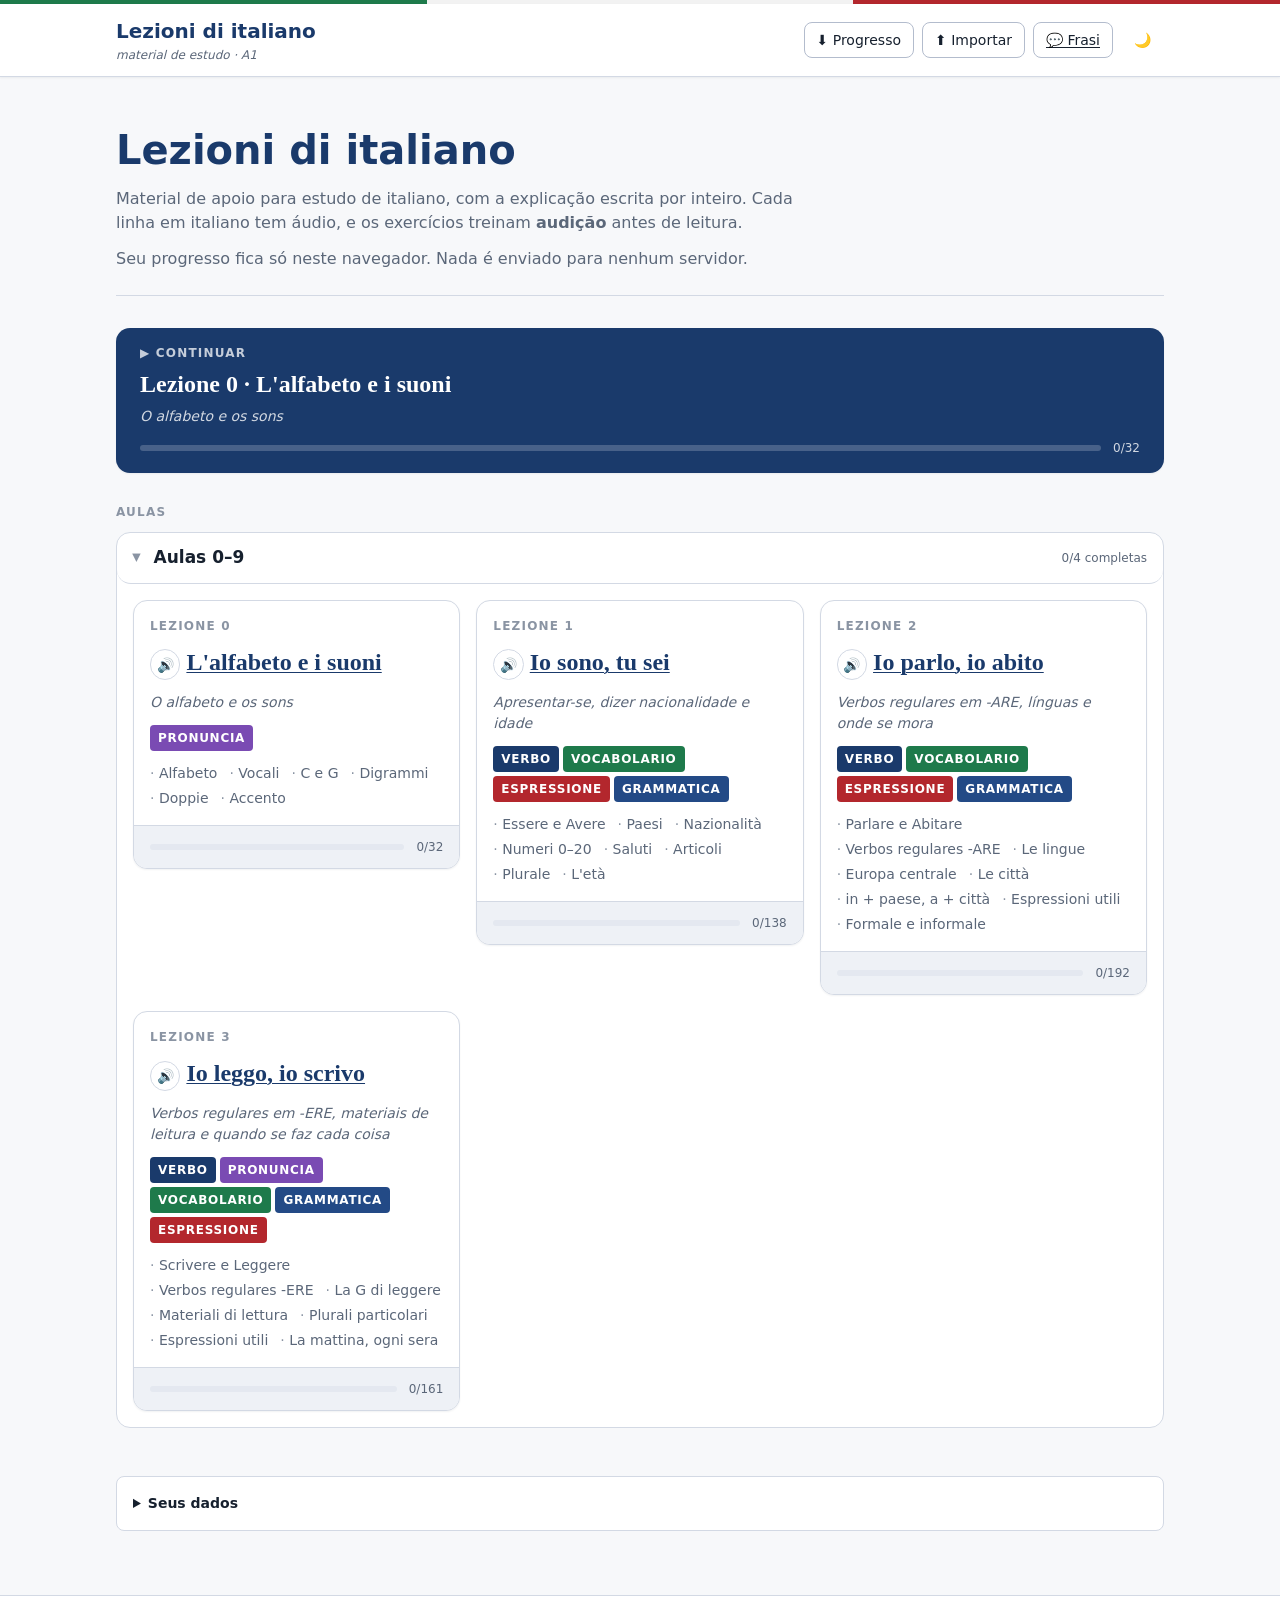
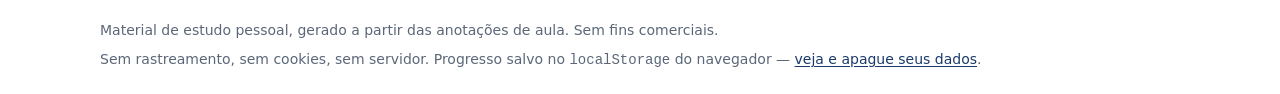
==== commit 11d22a13: "feat: frasi.html — o kit de frases da aula Terceira página fora da sequência, depois de ripasso e no" ====
--- a/index.html
+++ b/index.html
@@ -23,6 +23,7 @@
       <div class="toolbar">
         <button class="btn btn--sm" type="button" data-action="export" title="Baixar seu progresso como JSON">⬇ Progresso</button>
         <button class="btn btn--sm" type="button" data-action="import" title="Restaurar progresso de um arquivo">⬆ Importar</button>
+        <a class="btn btn--sm" href="frasi.html" title="As frases que fazem a aula andar">💬 Frasi</a>
         <button class="btn btn--sm btn--ghost" type="button" data-action="theme" aria-label="Alternar tema">🌙</button>
       </div>
     </div>
--- a/css/style.css
+++ b/css/style.css
@@ -448,6 +448,11 @@
 }
 .obiettivi ul { list-style: none; font-size: var(--fs-sm); display: grid; gap: var(--sp-1); }
 .obiettivi li { display: flex; align-items: baseline; gap: var(--sp-2); }
+.obiettivi__link {
+  color: var(--text); text-decoration-color: var(--border);
+  text-underline-offset: 0.2em;
+}
+.obiettivi__link:hover { color: var(--accent); text-decoration-color: currentColor; }
 
 /* Trilha de etapas, sticky. */
 .rail {
@@ -496,6 +501,10 @@
   border-radius: var(--radius-lg);
   margin-bottom: var(--sp-5);
   overflow: hidden;
+  /* O sumário do cabeçalho linka direto para a seção. Sem esta folga o
+     título aterrissa embaixo do header fixo + trilha sticky, e o atalho
+     funciona parecendo quebrado. Mesmo valor de .stage, de propósito. */
+  scroll-margin-top: 7rem;
 }
 .section__head {
   padding: var(--sp-4);
@@ -814,6 +823,89 @@
 .giro__esito--ok { color: var(--ok); }
 .giro__esito--err { color: var(--err); }
 
+/* --- Traduzione: PT → IT, frase inteira -------------------------------- */
+
+.traduzione { list-style: none; padding: 0; display: grid; gap: var(--sp-4); }
+.traduzione__frase { display: grid; gap: var(--sp-2); }
+.traduzione__pt { font-size: var(--fs-base); }
+.traduzione__input { width: 100%; }
+.traduzione__input--ok { border-color: var(--ok); background: var(--ok-bg); }
+.traduzione__input--err { border-color: var(--err); background: var(--err-bg); }
+.traduzione__input--warn { border-color: var(--warn); background: var(--warn-bg); }
+
+.traduzione__esito { display: grid; gap: var(--sp-2); font-size: var(--fs-sm); }
+.traduzione__esito--ok { color: var(--ok); }
+.traduzione__esito--err { color: var(--err); }
+.traduzione__modello { display: flex; align-items: center; gap: var(--sp-2); flex-wrap: wrap; }
+.traduzione__nota { color: var(--text-muted); }
+
+/* --- Trasformazione: afirmativa ⇄ negativa ⇄ interrogativa ------------- */
+
+.trasformazione { list-style: none; padding: 0; display: grid; gap: var(--sp-4); }
+.trasformazione__frase { display: grid; gap: var(--sp-2); }
+.trasformazione__partenza {
+  display: flex; align-items: center; gap: var(--sp-2); flex-wrap: wrap;
+}
+.trasformazione__gloss { font-size: var(--fs-sm); color: var(--text-muted); }
+.trasformazione__input { width: 100%; }
+.trasformazione__input--ok { border-color: var(--ok); background: var(--ok-bg); }
+.trasformazione__input--err { border-color: var(--err); background: var(--err-bg); }
+.trasformazione__input--warn { border-color: var(--warn); background: var(--warn-bg); }
+
+.trasformazione__esito { display: flex; align-items: center; gap: var(--sp-2); font-size: var(--fs-sm); flex-wrap: wrap; }
+.trasformazione__esito--ok { color: var(--ok); }
+.trasformazione__esito--err { color: var(--err); }
+
+/* --- Frasi utili: chunks agrupados por intenção comunicativa ------------ */
+
+.funzioni {
+  display: grid; gap: var(--sp-4);
+  margin-bottom: var(--sp-5);
+}
+@media (min-width: 720px) { .funzioni { grid-template-columns: repeat(2, 1fr); } }
+
+.funzione {
+  background: var(--surface);
+  border: 1px solid var(--border);
+  border-left: 4px solid var(--accent);
+  border-radius: var(--radius-lg);
+  padding: var(--sp-4);
+}
+.funzione__head { margin-bottom: var(--sp-3); }
+.funzione__figura { font-size: 2.2rem; line-height: 1; margin-bottom: var(--sp-1); }
+.funzione__figura svg { width: 2.6rem; height: 2.6rem; display: block; }
+.funzione__quando {
+  font-family: var(--font-serif); font-size: var(--fs-lg);
+  color: var(--accent);
+  display: flex; align-items: center; gap: var(--sp-2); flex-wrap: wrap;
+}
+.funzione__gloss { font-style: italic; color: var(--text-muted); font-size: var(--fs-sm); margin-top: var(--sp-1); }
+
+.funzione__righe { list-style: none; display: grid; gap: var(--sp-2); }
+.funzione__riga {
+  display: flex; align-items: baseline; gap: var(--sp-2); flex-wrap: wrap;
+  padding-bottom: var(--sp-2);
+  border-bottom: 1px solid var(--border);
+}
+.funzione__riga:last-child { border-bottom: 0; padding-bottom: 0; }
+.funzione__pt { color: var(--text-muted); font-size: var(--fs-sm); }
+
+/* O «＋ caderno» empurra-se para a direita e não compete com a forma
+   italiana, que é o conteúdo da linha. Marcado, ganha a cor de acerto —
+   mesmo vocabulário visual do voto da carta. */
+.funzione__caderno { margin-left: auto; flex-shrink: 0; }
+.funzione__caderno[aria-pressed='true'] { color: var(--ok); border-color: var(--ok); }
+
+/* Rodapé da etapa Lessico: a ponte para o caderno. */
+.lessico__caderno { margin-top: var(--sp-4); font-size: var(--fs-sm); }
+.lessico__caderno a { font-weight: 600; }
+
+/* Cabeçalho da página das frases de aula. Não tem trilha nem etapas: são
+   dois grupos e acabou, então o título carrega sozinho. */
+.frasi__head { margin: var(--sp-6) 0 var(--sp-5); }
+.frasi__head .section__gloss { display: block; margin-top: var(--sp-1); }
+.frasi__head .spiegazione { margin-top: var(--sp-3); }
+
 /* --- Flashcard: o léxico da aula em cartas ----------------------------- */
 
 .carte { list-style: none; padding: 0; display: grid; gap: var(--sp-3); }
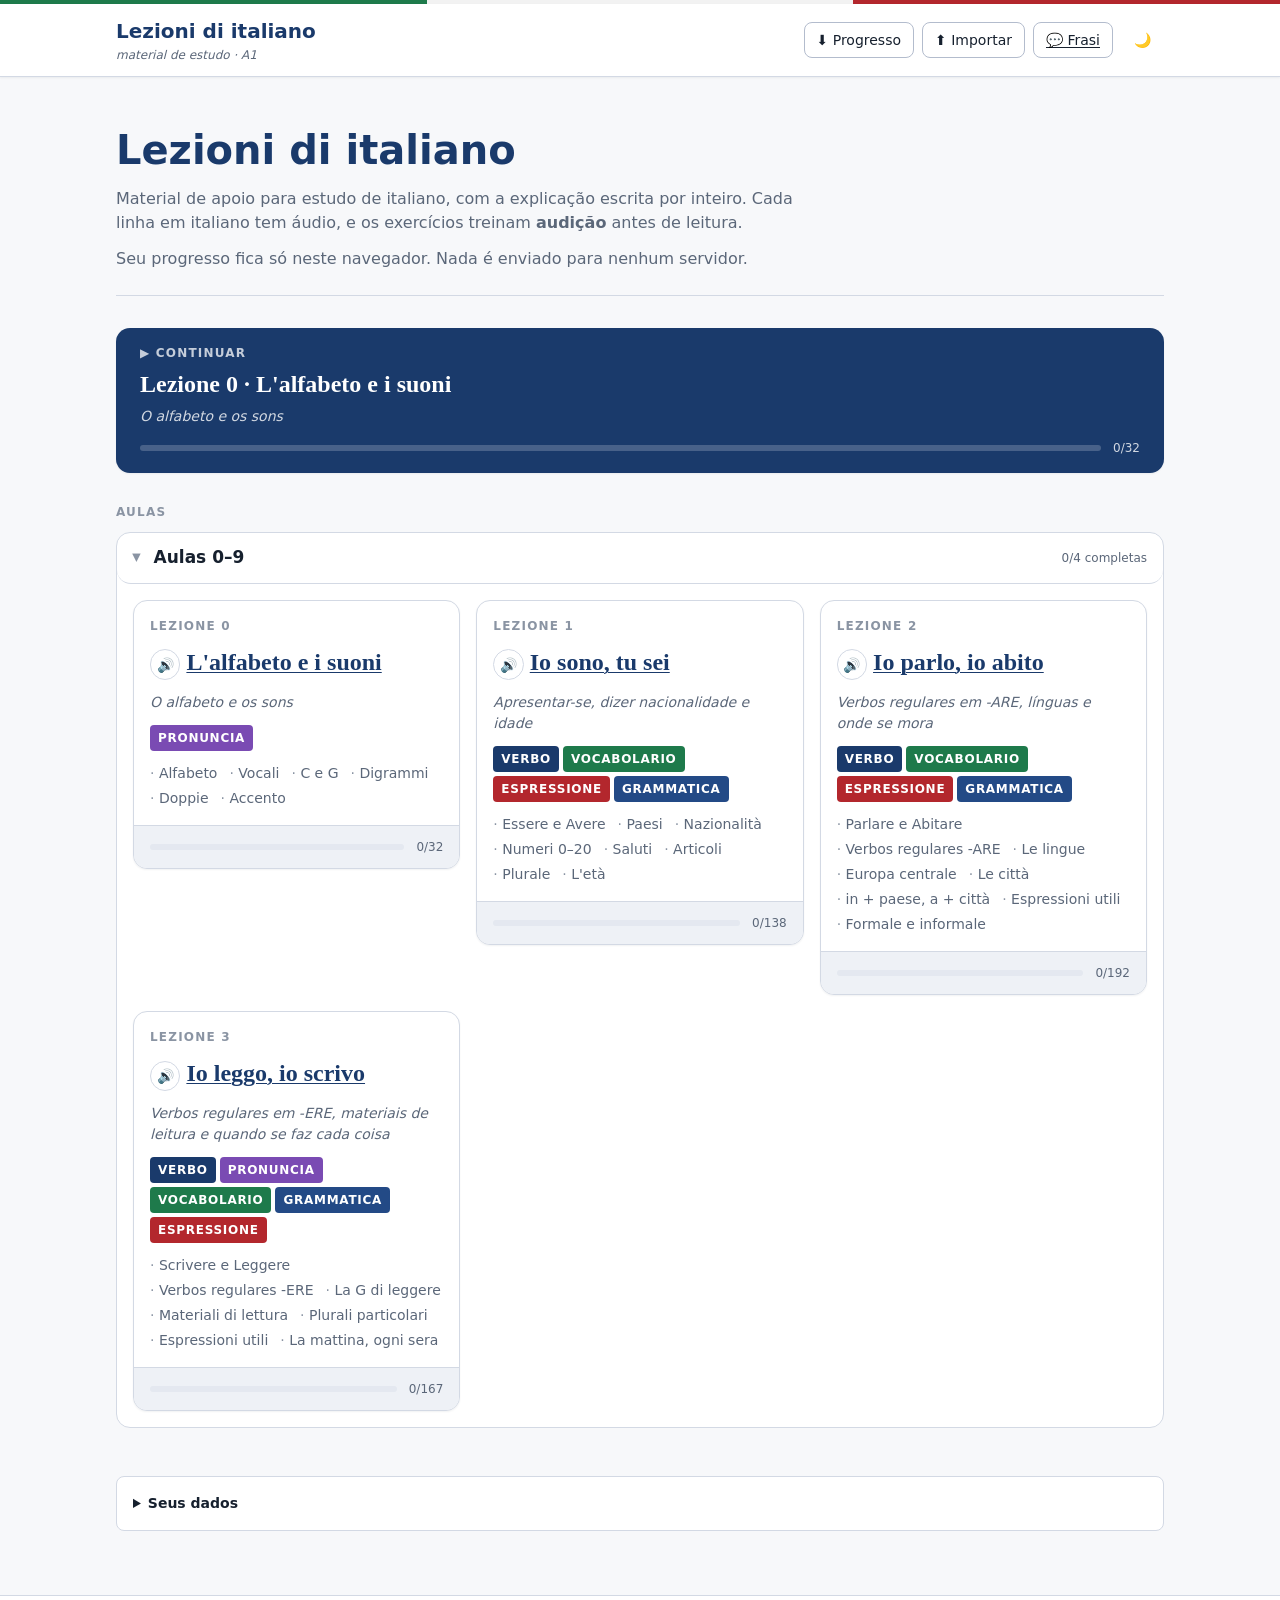
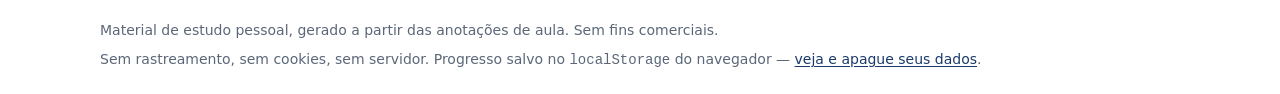
==== commit 453b8d2f: "feat: cartão de link nas cinco páginas, e o plano de descoberta escrito O site foi compartilhado ant" ====
--- a/index.html
+++ b/index.html
@@ -4,8 +4,22 @@
   <meta charset="utf-8">
   <meta name="viewport" content="width=device-width, initial-scale=1">
   <title>Lezioni di italiano · material de estudo</title>
-  <meta name="description" content="Material de estudo de italiano A1: conteúdo explicado e exercícios de audição.">
+  <meta name="description" content="Material de estudo de italiano A1 em português: cada regra com o porquê escrito, áudio em toda linha italiana e exercícios de escuta. Sem cadastro — roda no navegador.">
   <meta name="color-scheme" content="light dark">
+
+  <!-- Cartão de link. Sem estas tags, colar o endereço num mensageiro rende um
+       retângulo vazio, e o link parece quebrado para quem recebe.
+       `og:url` e `canonical` ficam de fora até o endereço de publicação existir:
+       precisam ser absolutos, e o padrão do GitHub Pages embute o handle do
+       dono do repositório — nome de pessoa não entra em arquivo versionado.
+       Sem `og:image` por ora: só formato raster serve (SVG não é aceito pelos
+       mensageiros) e binário aqui exige origem e licença rastreadas. -->
+  <meta property="og:type" content="website">
+  <meta property="og:site_name" content="Lezioni di italiano">
+  <meta property="og:locale" content="pt_BR">
+  <meta property="og:title" content="Lezioni di italiano">
+  <meta property="og:description" content="Material de estudo de italiano A1 em português: cada regra com o porquê escrito, áudio em toda linha italiana e exercícios de escuta.">
+  <meta name="twitter:card" content="summary">
   <link rel="icon" href="data:image/svg+xml,<svg xmlns='http://www.w3.org/2000/svg' viewBox='0 0 32 32'><text y='26' font-size='26'>🇮🇹</text></svg>">
   <link rel="stylesheet" href="css/tokens.css">
   <link rel="stylesheet" href="css/style.css">
--- a/css/style.css
+++ b/css/style.css
@@ -856,6 +856,28 @@
 .trasformazione__esito--ok { color: var(--ok); }
 .trasformazione__esito--err { color: var(--err); }
 
+/* --- correzione: a única frase italiana do site que não se deve aprender ---
+   A `sbagliata` é marcada como errada VISUALMENTE (cor + itálico) e
+   TEXTUALMENTE (o chip «✗ errata»), porque cor nunca é o único canal. Ela
+   não tem 🔊 — ouvir a forma errada em voz italiana é o jeito mais rápido
+   de gravá-la como se fosse boa.                                          */
+
+.correzione { list-style: none; padding: 0; display: grid; gap: var(--sp-4); }
+.correzione__frase { display: grid; gap: var(--sp-2); }
+.correzione__sbagliata {
+  display: flex; align-items: center; gap: var(--sp-2); flex-wrap: wrap;
+}
+.correzione__testo { font-style: italic; color: var(--err); text-decoration: underline wavy var(--err); text-underline-offset: 4px; }
+.correzione__gloss { font-size: var(--fs-sm); color: var(--text-muted); }
+.correzione__input { width: 100%; }
+.correzione__input--ok { border-color: var(--ok); background: var(--ok-bg); }
+.correzione__input--err { border-color: var(--err); background: var(--err-bg); }
+.correzione__input--warn { border-color: var(--warn); background: var(--warn-bg); }
+
+.correzione__esito { display: flex; align-items: center; gap: var(--sp-2); font-size: var(--fs-sm); flex-wrap: wrap; }
+.correzione__esito--ok { color: var(--ok); }
+.correzione__esito--err { color: var(--err); }
+
 /* --- Frasi utili: chunks agrupados por intenção comunicativa ------------ */
 
 .funzioni {
@@ -1011,6 +1033,15 @@
 /* (o `.battute[hidden] { display:none }` que morava aqui virou redundante:
    a regra global do topo cobre todos os casos) */
 
+/* --- scambio: a menor conversa possível -------------------------------
+   Reusa `.battuta` do diálogo — é a mesma coisa visualmente, e é de
+   propósito: o aluno deve reconhecer «isto é uma troca de turnos» sem
+   precisar aprender um segundo vocabulário visual.                      */
+
+.scambio { list-style: none; display: grid; gap: var(--sp-2); }
+.scambio .battuta__testo { display: grid; gap: 2px; }
+.scambio__wrap .ex__row { margin-top: var(--sp-3); }
+
 .domande { list-style: none; display: grid; gap: var(--sp-3); margin-top: var(--sp-3); }
 .domanda__label { display: block; font-weight: 600; margin-bottom: var(--sp-2); font-size: var(--fs-sm); }
 
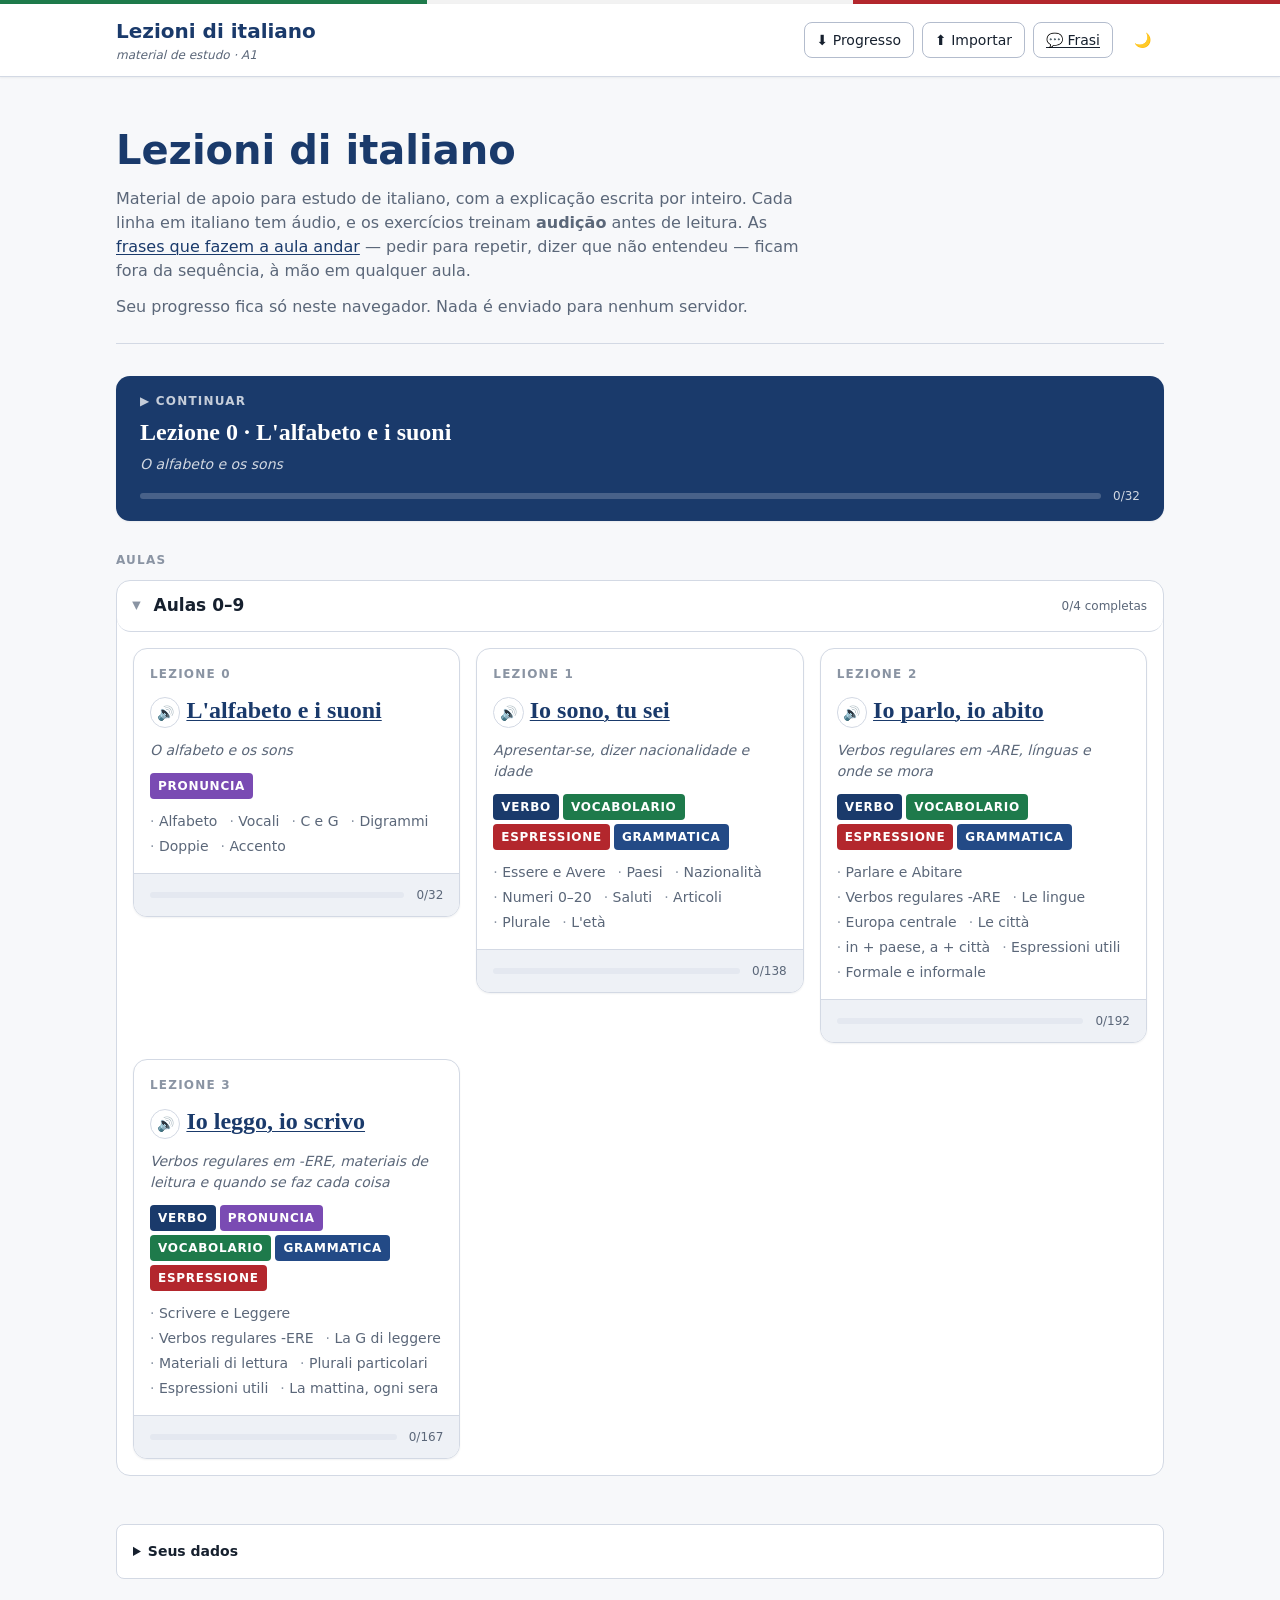
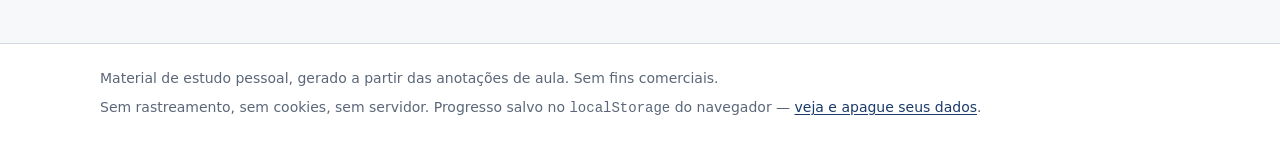
==== commit 928e4912: "feat: update hero section with additional context for Italian study material" ====
--- a/index.html
+++ b/index.html
@@ -49,8 +49,10 @@
     <section class="hero">
       <h1>Lezioni di italiano</h1>
       <p>
-        Material de apoio para estudo de italiano, com a explicação escrita por inteiro. 
+        Material de apoio para estudo de italiano, com a explicação escrita por inteiro.
         Cada linha em italiano tem áudio, e os exercícios treinam <strong>audição</strong> antes de leitura.
+        As <a href="frasi.html">frases que fazem a aula andar</a> — pedir para repetir, dizer que não
+        entendeu — ficam fora da sequência, à mão em qualquer aula.
       </p>
       <p style="margin-top:var(--sp-3)">
         Seu progresso fica só neste navegador. Nada é enviado para nenhum servidor.
